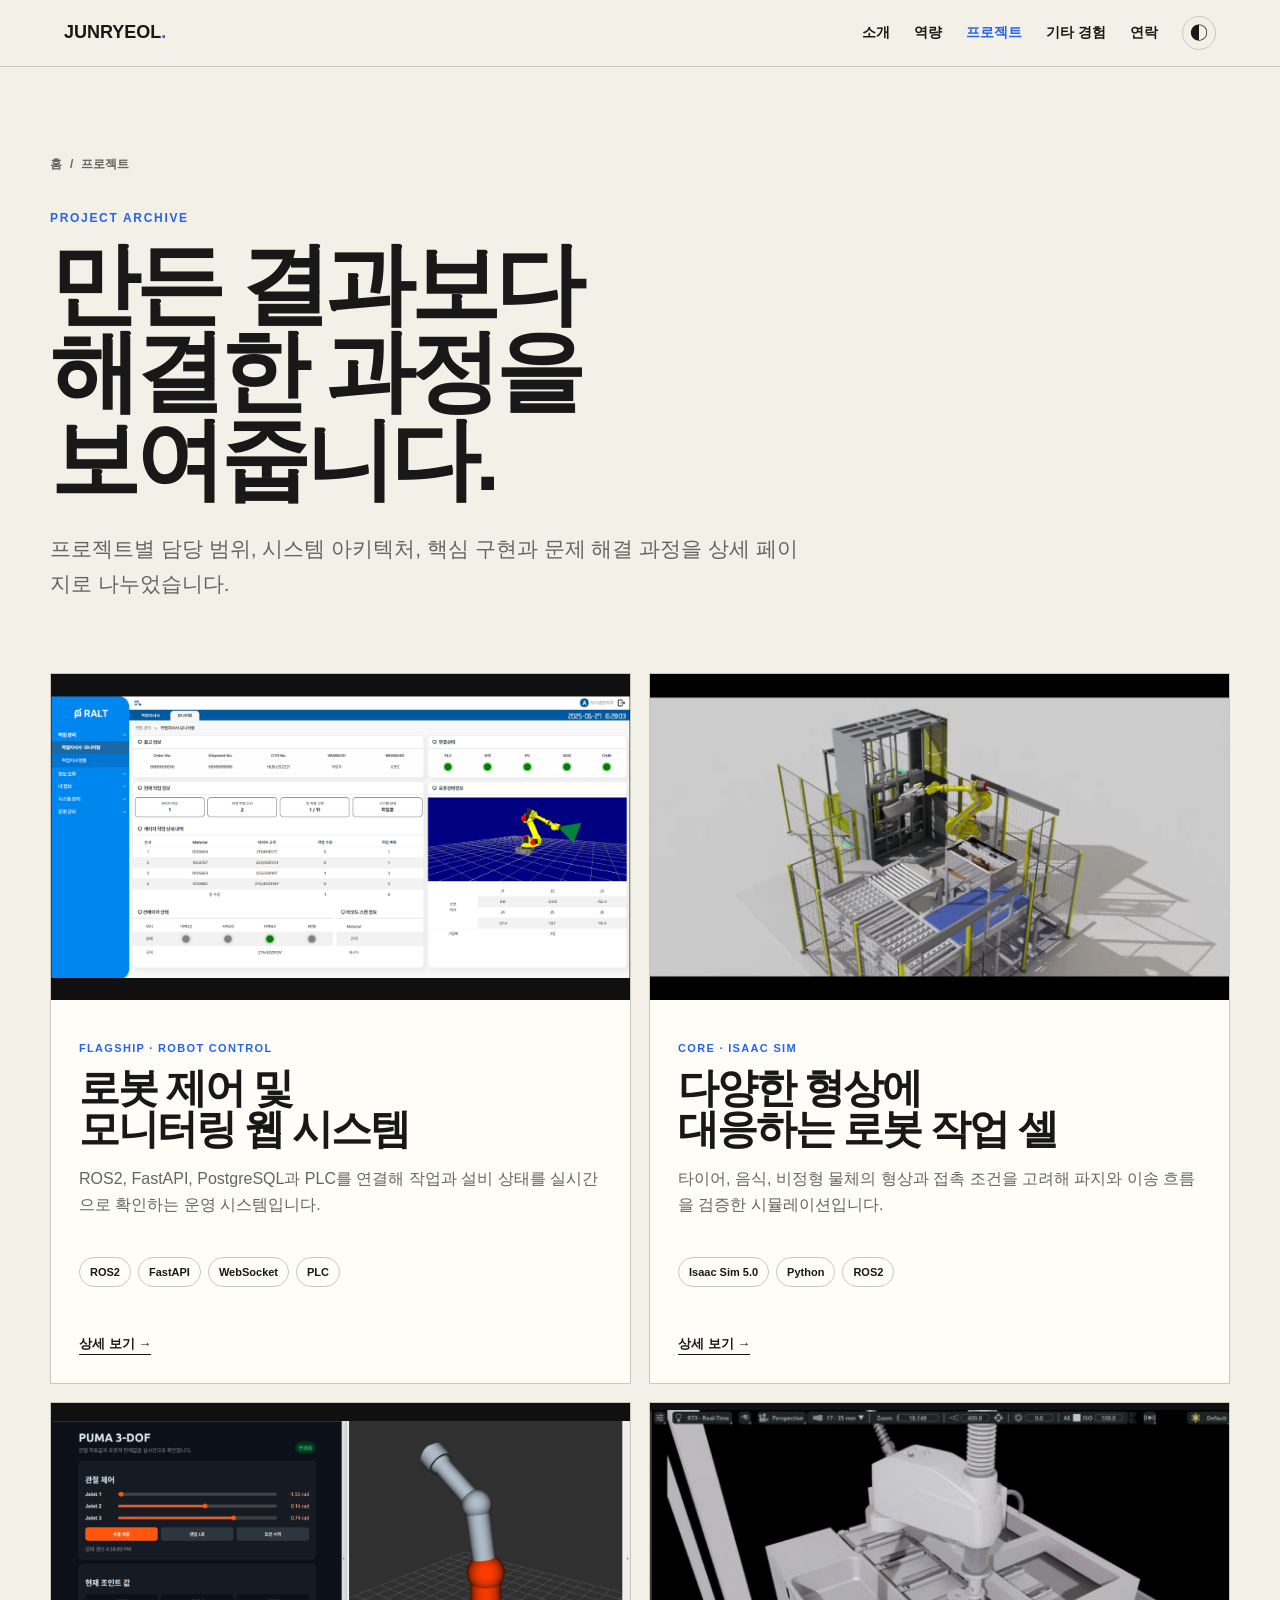
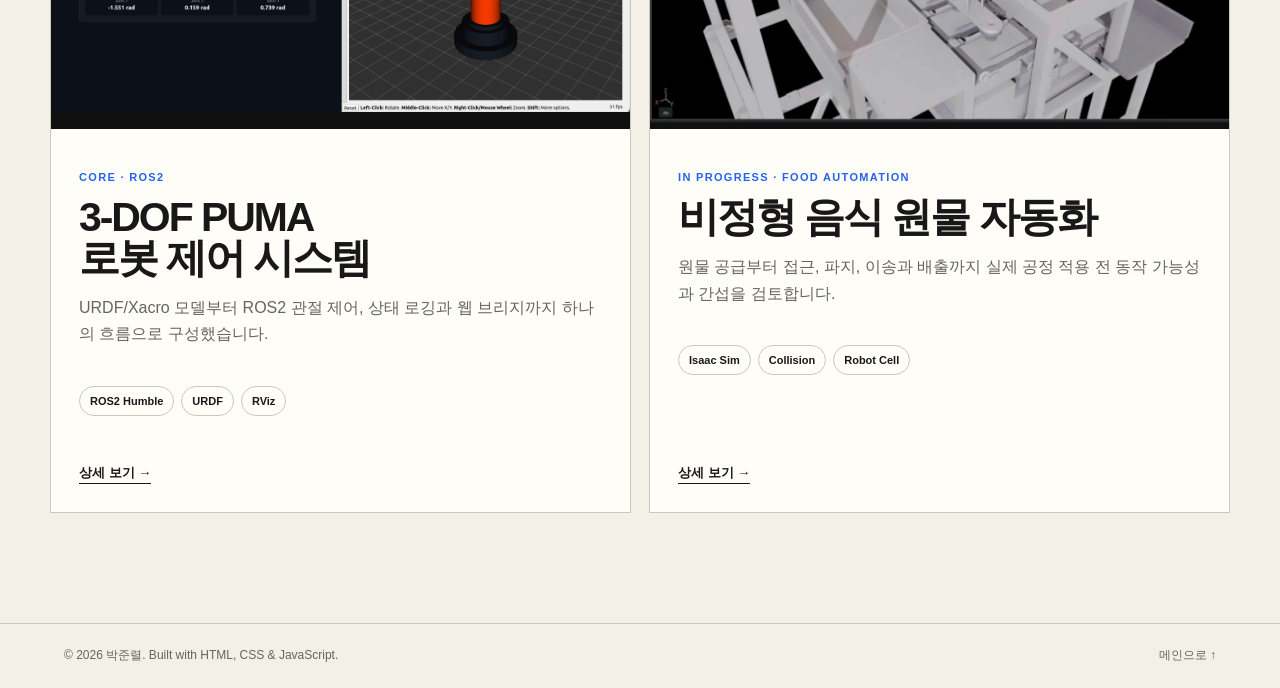
==== projects/index.html @ 7aad4c5f "Add detailed project portfolio pages" ====
<!doctype html>
<html lang="ko">
<head>
  <meta charset="utf-8">
  <meta name="viewport" content="width=device-width, initial-scale=1">
  <meta name="description" content="박준렬의 로봇 제어, 시뮬레이션, 시스템 통합 프로젝트를 소개합니다.">
  <title>프로젝트 | 박준렬 포트폴리오</title>
  <link rel="stylesheet" href="/css/style.css">
  <link rel="stylesheet" href="/css/project.css">
</head>
<body>
  <header class="site-header">
    <a class="logo" href="/" aria-label="홈으로 이동">JUNRYEOL<span>.</span></a>
    <button class="menu-button" type="button" aria-expanded="false" aria-controls="siteNav">메뉴</button>
    <nav id="siteNav" class="site-nav" aria-label="주요 메뉴">
      <a href="/#about">소개</a><a href="/#skills">역량</a><a href="/projects/" aria-current="page">프로젝트</a><a href="/#other-work">기타 경험</a><a href="/#contact">연락</a>
      <button class="theme-button" type="button" aria-label="색상 테마 변경">◐</button>
    </nav>
  </header>
  <main>
    <section class="page-hero">
      <p class="breadcrumb"><a href="/">홈</a><span>/</span><span>프로젝트</span></p>
      <p class="eyebrow">Project archive</p>
      <h1>만든 결과보다<br>해결한 과정을 보여줍니다.</h1>
      <p class="page-lead">프로젝트별 담당 범위, 시스템 아키텍처, 핵심 구현과 문제 해결 과정을 상세 페이지로 나누었습니다.</p>
    </section>
    <section class="project-index-grid" aria-label="프로젝트 목록">
      <article class="project-index-card">
        <img src="/img/r-project.png" alt="로봇과 PLC 상태를 표시하는 실시간 운영 대시보드" loading="lazy">
        <div class="project-index-copy">
          <p class="project-type">Flagship · Robot control</p>
          <h2>로봇 제어 및 모니터링 웹 시스템</h2>
          <p>ROS2, FastAPI, PostgreSQL과 PLC를 연결해 작업과 설비 상태를 실시간으로 확인하는 운영 시스템입니다.</p>
          <ul class="tags"><li>ROS2</li><li>FastAPI</li><li>WebSocket</li><li>PLC</li></ul>
          <a class="project-index-link" href="/projects/robot-dashboard/">상세 보기 →</a>
        </div>
      </article>
      <article class="project-index-card">
        <img src="/img/video/isaac-sim-workcell-poster.png" alt="Isaac Sim 산업용 로봇 작업 셀" loading="lazy">
        <div class="project-index-copy">
          <p class="project-type">Core · Isaac Sim</p>
          <h2>다양한 형상에 대응하는 로봇 작업 셀</h2>
          <p>타이어, 음식, 비정형 물체의 형상과 접촉 조건을 고려해 파지와 이송 흐름을 검증한 시뮬레이션입니다.</p>
          <ul class="tags"><li>Isaac Sim 5.0</li><li>Python</li><li>ROS2</li></ul>
          <a class="project-index-link" href="/projects/isaac-workcell/">상세 보기 →</a>
        </div>
      </article>
      <article class="project-index-card">
        <img src="/img/puma_img.png" alt="PUMA 3-DOF 웹 제어 시스템" loading="lazy">
        <div class="project-index-copy">
          <p class="project-type">Core · ROS2</p>
          <h2>3-DOF PUMA 로봇 제어 시스템</h2>
          <p>URDF/Xacro 모델부터 ROS2 관절 제어, 상태 로깅과 웹 브리지까지 하나의 흐름으로 구성했습니다.</p>
          <ul class="tags"><li>ROS2 Humble</li><li>URDF</li><li>RViz</li></ul>
          <a class="project-index-link" href="/projects/puma-robot/">상세 보기 →</a>
        </div>
      </article>
      <article class="project-index-card">
        <img src="/img/video/food-robot-poster.png" alt="Isaac Sim 비정형 음식 원물 자동화 작업 셀" loading="lazy">
        <div class="project-index-copy">
          <p class="project-type">In progress · Food automation</p>
          <h2>비정형 음식 원물 자동화</h2>
          <p>원물 공급부터 접근, 파지, 이송과 배출까지 실제 공정 적용 전 동작 가능성과 간섭을 검토합니다.</p>
          <ul class="tags"><li>Isaac Sim</li><li>Collision</li><li>Robot Cell</li></ul>
          <a class="project-index-link" href="/projects/food-automation/">상세 보기 →</a>
        </div>
      </article>
    </section>
  </main>
  <footer class="site-footer"><p>© 2026 박준렬. Built with HTML, CSS &amp; JavaScript.</p><a href="/">메인으로 ↑</a></footer>
  <script src="/js/main.js"></script>
</body>
</html>
---- css/style.css ----
:root{--bg:#f3f0e8;--panel:#fffdf8;--text:#181818;--muted:#66645f;--line:#cbc7bd;--accent:#2563eb;--lime:#d9ff43;--purple:#7558ff;--header:rgba(243,240,232,.9)}
*{box-sizing:border-box}html{scroll-behavior:smooth}body{margin:0;background:var(--bg);color:var(--text);font-family:Arial,"Noto Sans KR",sans-serif;line-height:1.65;transition:background .2s,color .2s}body.dark{--bg:#151515;--panel:#202020;--text:#f4f1e9;--muted:#aaa69e;--line:#3b3b38;--accent:#7aa2ff;--header:rgba(21,21,21,.9);--lime:#bde52f}a{color:inherit;text-decoration:none}button{color:inherit}code{font-size:.9em}.site-header{position:sticky;top:0;z-index:20;display:flex;align-items:center;justify-content:space-between;padding:16px clamp(20px,5vw,72px);background:var(--header);border-bottom:1px solid var(--line);backdrop-filter:blur(12px)}.logo{font-size:18px;font-weight:900}.logo span,.eyebrow{color:var(--accent)}.site-nav{display:flex;align-items:center;gap:24px;font-size:14px;font-weight:800}.site-nav a:hover{color:var(--accent)}.theme-button,.menu-button{border:1px solid var(--line);background:transparent;border-radius:50%;cursor:pointer}.theme-button{width:34px;height:34px;font-size:18px}.menu-button{display:none;padding:7px 12px;border-radius:99px;font-weight:800}main{width:min(1180px,calc(100% - 40px));margin:auto}.hero{position:relative;display:grid;grid-template-columns:1.35fr .65fr;align-items:center;gap:clamp(32px,7vw,100px);min-height:calc(100vh - 68px);padding:72px 0 90px}.eyebrow{margin:0 0 12px;font-size:12px;font-weight:900;letter-spacing:.14em;text-transform:uppercase}.hero h1{margin:0 0 28px;font-size:clamp(46px,5.6vw,74px);line-height:.98;letter-spacing:-.055em}.hero h1 span{color:var(--accent)}.hero-text{max-width:650px;margin:0;color:var(--muted);font-size:18px}.hero-actions{display:flex;flex-wrap:wrap;gap:12px;margin-top:30px}.button{display:inline-flex;align-items:center;justify-content:center;min-height:48px;padding:0 20px;border:1px solid var(--text);border-radius:99px;font-weight:900;transition:transform .15s,box-shadow .15s}.button:hover{transform:translate(-3px,-3px);box-shadow:4px 4px 0 var(--text)}.primary{background:var(--text);color:var(--bg)}.secondary{background:var(--lime);color:#181818}.hero-visual{transform:rotate(3deg)}.portrait-placeholder{display:grid;place-items:center;aspect-ratio:4/5;background:var(--purple);border:2px solid var(--text);box-shadow:14px 14px 0 var(--lime)}.portrait-placeholder span{color:#fff;font-size:clamp(42px,6vw,74px);font-weight:900;line-height:.84;letter-spacing:-.07em}.hero-visual p{margin:26px 0 0;text-align:center;color:var(--muted);font-size:12px}.scroll-hint{position:absolute;bottom:24px;left:0;font-size:11px;font-weight:900;letter-spacing:.14em}.section{padding:100px 0;border-top:1px solid var(--line);scroll-margin-top:68px}.section-heading{display:flex;gap:24px;align-items:flex-start;margin-bottom:54px}.section-number{margin:1px 0 0;font:900 12px/1 Arial;color:var(--muted)}h1,h2,h3{word-break:keep-all;overflow-wrap:break-word;text-wrap:balance}h2{margin:0;font-size:clamp(38px,5vw,68px);line-height:1;letter-spacing:-.05em}h3{margin:0}.about-grid{display:grid;grid-template-columns:1fr 1fr;gap:clamp(40px,8vw,120px)}.lead-text{margin:0;font-size:clamp(26px,3.5vw,44px);font-weight:800;line-height:1.25;letter-spacing:-.035em}.about-copy>p{margin:0 0 18px;color:var(--muted)}.quick-info{margin:38px 0 0}.quick-info div{display:grid;grid-template-columns:100px 1fr;padding:12px 0;border-top:1px solid var(--line)}.quick-info dt{color:var(--muted);font-size:12px;font-weight:900;text-transform:uppercase}.quick-info dd{margin:0;font-weight:800}.status-dot{display:inline-block;width:8px;height:8px;margin-right:7px;border-radius:50%;background:#25bd65;box-shadow:0 0 0 4px rgba(37,189,101,.15)}.skill-grid{display:grid;grid-template-columns:repeat(3,1fr);gap:14px}.skill-card{min-height:360px;padding:28px;background:var(--panel);border:1px solid var(--line);display:flex;flex-direction:column}.skill-card.featured{background:var(--lime);color:#181818;transform:translateY(-14px)}.skill-card>span{font-size:12px;font-weight:900}.skill-card h3{margin:60px 0 18px;font-size:30px}.skill-card p{color:var(--muted)}.featured p{color:#454a2b}.skill-card ul{padding:0;margin:auto 0 0;list-style:none;font-weight:800}.skill-card li{padding:7px 0;border-top:1px solid var(--line)}.project-list{display:grid;gap:86px}.project-card{display:grid;grid-template-columns:1fr 1fr;gap:clamp(32px,6vw,80px);align-items:center}.project-card.reverse .project-visual{order:2}.project-visual{display:grid;place-items:center;aspect-ratio:16/9;border:1px solid var(--text);overflow:hidden}.project-visual span{font-size:clamp(72px,12vw,160px);font-weight:900;letter-spacing:-.08em}.project-one{background:#5b7cfa}.project-two{background:#765cff;color:white}.project-three{background:var(--lime);color:#181818}.project-type{color:var(--accent);font-size:11px;font-weight:900;text-transform:uppercase;letter-spacing:.12em}.project-copy h3{font-size:clamp(28px,3.4vw,44px);line-height:1.1;letter-spacing:-.04em}.project-copy>p:not(.project-type){color:var(--muted)}.tags{display:flex;flex-wrap:wrap;gap:7px;padding:0;margin:22px 0;list-style:none}.tags li{padding:5px 10px;border:1px solid var(--line);border-radius:99px;font-size:11px;font-weight:800}.project-links{display:flex;gap:20px;font-size:13px;font-weight:900}.project-links a{border-bottom:1px solid}.process-list{display:grid;grid-template-columns:repeat(4,1fr);padding:0;margin:0;list-style:none;border-top:1px solid var(--line)}.process-list li{min-height:220px;padding:22px;border-right:1px solid var(--line);display:flex;flex-direction:column;justify-content:space-between}.process-list li:first-child{border-left:1px solid var(--line)}.process-list span{color:var(--accent);font-size:12px;font-weight:900}.process-list h3{font-size:22px}.process-list p{margin:8px 0 0;color:var(--muted);font-size:14px}.contact-section{padding:130px 0;text-align:center;border-top:1px solid var(--line)}.contact-section h2{font-size:clamp(43px,7vw,92px)}.contact-mail{display:inline-block;margin:42px 0 32px;padding-bottom:3px;border-bottom:2px solid;font-size:clamp(18px,2.4vw,28px);font-weight:900}.social-links{display:flex;justify-content:center;gap:24px;font-size:13px;font-weight:800}.site-footer{display:flex;justify-content:space-between;gap:20px;padding:22px clamp(20px,5vw,72px);border-top:1px solid var(--line);color:var(--muted);font-size:12px}.site-footer p{margin:0}
@media(max-width:800px){.menu-button{display:block}.site-nav{display:none;position:absolute;top:100%;left:0;right:0;padding:22px;background:var(--panel);border-bottom:1px solid var(--line);flex-direction:column;align-items:flex-start}.site-nav.open{display:flex}.hero{grid-template-columns:1fr;padding-top:50px}.hero h1{font-size:clamp(34px,10vw,54px)}.hero-visual{width:min(80%,380px);margin:auto}.scroll-hint{display:none}.about-grid,.project-card{grid-template-columns:1fr}.skill-grid{grid-template-columns:1fr}.skill-card.featured{transform:none}.project-card.reverse .project-visual{order:0}.process-list{grid-template-columns:1fr 1fr}.process-list li:nth-child(3){border-left:1px solid var(--line)}.section{padding:72px 0}}
@media(max-width:480px){main{width:min(100% - 28px,1180px)}.hero{min-height:auto}.hero-actions{flex-direction:column}.button{width:100%}.section-heading{gap:14px}.process-list{grid-template-columns:1fr}.process-list li,.process-list li:nth-child(3){border-left:1px solid var(--line)}.site-footer{flex-direction:column}.contact-section{padding:90px 0}.social-links{flex-wrap:wrap}}
@media(prefers-reduced-motion:reduce){html{scroll-behavior:auto}*,*::before,*::after{transition:none!important}}

.site-nav a[aria-current="page"]{color:var(--accent)}

/* Portfolio profile and additional project variations */
.profile-photo{overflow:hidden;margin:0;background:var(--panel);border:2px solid var(--text);box-shadow:14px 14px 0 var(--lime)}
.profile-photo img{display:block;width:100%;aspect-ratio:4/5;object-fit:cover;object-position:center top}
.profile-photo figcaption{padding:13px 16px;color:var(--muted);font-size:12px;font-weight:800;text-align:center}
.project-four{background:#2f9d78;color:#fff}
.project-five{background:#ffd15c;color:#181818}

/* Interactive capability cards */
.skill-card{position:relative;transition:background-color .25s ease,color .25s ease,transform .25s ease,box-shadow .25s ease}
.skill-card:is(:hover,:focus-visible){z-index:2;background:var(--lime);color:#181818;transform:translateY(-12px) scale(1.025);box-shadow:0 18px 36px rgba(24,24,24,.14);outline:none}
.skill-card:is(:hover,:focus-visible) p{color:#454a2b}
.skill-card:focus-visible{box-shadow:0 0 0 3px var(--accent),0 18px 36px rgba(24,24,24,.14)}

/* Project prioritization and supporting work */
.section-intro{max-width:720px;margin:-26px 0 54px;color:var(--muted);font-size:17px;word-break:keep-all;overflow-wrap:break-word;text-wrap:pretty}
.quick-info{display:grid;grid-template-columns:100px 1fr}
.quick-info dt,.quick-info dd{padding:12px 0;border-top:1px solid var(--line)}
.project-visual img,.project-visual video{display:block;width:100%;height:100%;object-fit:cover}
.project-card.reverse .project-media{order:2}
.project-media{margin:0;overflow:hidden;background:#101010;border:1px solid var(--text)}
.project-media img,.project-media video{display:block;width:100%;aspect-ratio:16/9;background:#101010;object-fit:contain}
.project-media figcaption{display:flex;align-items:center;justify-content:space-between;gap:16px;padding:12px 16px;background:var(--panel);color:var(--muted);font-size:12px;font-weight:800}
.project-media figcaption span{color:var(--accent);font-size:11px;letter-spacing:.12em}
.scenario-list{display:grid;margin:24px 0;border-top:1px solid var(--line)}
.scenario-list div{display:grid;grid-template-columns:88px 1fr;gap:14px;padding:11px 0;border-bottom:1px solid var(--line)}
.scenario-list strong{color:var(--accent);font-size:12px;letter-spacing:.08em;text-transform:uppercase}
.scenario-list span{color:var(--muted);font-size:13px}
.subproject-card{display:grid;grid-template-columns:1fr 1fr;overflow:hidden;background:var(--panel);border:1px solid var(--line)}
.subproject-media{display:flex;margin:0;background:#101010;flex-direction:column;justify-content:center}
.subproject-media img,.subproject-media video{display:block;width:100%;aspect-ratio:16/9;background:#101010;object-fit:contain}
.subproject-media figcaption{display:flex;align-items:center;justify-content:space-between;gap:16px;padding:12px 16px;background:var(--lime);color:#181818;font-size:12px;font-weight:800}
.subproject-media figcaption span{font-size:10px;letter-spacing:.12em}
.subproject-index{display:flex;min-height:390px;padding:30px;background:var(--lime);color:#181818;flex-direction:column;justify-content:space-between}
.subproject-index span{font-size:12px;font-weight:900;letter-spacing:.16em}
.subproject-index strong{font-size:clamp(90px,13vw,180px);line-height:.78;letter-spacing:-.1em}
.subproject-copy{padding:clamp(28px,5vw,64px)}
.subproject-copy h3{font-size:clamp(28px,3.4vw,44px);line-height:1.1;letter-spacing:-.04em}
.subproject-copy>p:not(.project-type){color:var(--muted)}
.supporting-grid{display:grid;grid-template-columns:repeat(3,1fr);gap:14px}
.supporting-card{display:flex;min-height:280px;padding:26px;background:var(--panel);border:1px solid var(--line);flex-direction:column}
.supporting-card>span{color:var(--accent);font-size:12px;font-weight:900}
.supporting-type{margin:40px 0 8px;color:var(--accent);font-size:11px;font-weight:900;letter-spacing:.1em;text-transform:uppercase}
.supporting-card h3{font-size:24px;line-height:1.2;letter-spacing:-.03em}
.supporting-card>p:not(.supporting-type){margin:14px 0 0;color:var(--muted);font-size:14px}
.supporting-link{align-self:flex-start;margin-top:auto;padding-top:22px;border-bottom:1px solid;font-size:12px;font-weight:900}
.supporting-links{display:flex;flex-wrap:wrap;gap:14px;margin-top:auto;padding-top:22px;font-size:12px;font-weight:900}
.supporting-links a{border-bottom:1px solid}

@media(max-width:800px){.section-intro{margin-top:-24px}.project-card.reverse .project-media{order:0}.subproject-card{grid-template-columns:1fr}.subproject-index{min-height:210px}.supporting-grid{grid-template-columns:1fr 1fr}}
@media(max-width:480px){.section-intro{margin-bottom:38px;font-size:15px}.scenario-list div{grid-template-columns:1fr;gap:2px}.subproject-media figcaption{align-items:flex-start;flex-direction:column;gap:2px}.subproject-index{min-height:180px;padding:24px}.subproject-copy{padding:26px 22px}.supporting-grid{grid-template-columns:1fr}.supporting-card{min-height:240px}}
---- css/project.css ----
.page-hero {
  padding: 88px 0 72px;
}

.breadcrumb {
  display: flex;
  flex-wrap: wrap;
  gap: 8px;
  margin: 0 0 34px;
  color: var(--muted);
  font-size: 12px;
  font-weight: 800;
}

.breadcrumb a:hover {
  color: var(--accent);
}

.page-hero h1,
.detail-hero h1 {
  max-width: 920px;
  margin: 0;
  font-size: clamp(46px, 7vw, 92px);
  line-height: .98;
  letter-spacing: -.055em;
}

.page-lead,
.detail-lead {
  max-width: 760px;
  margin: 28px 0 0;
  color: var(--muted);
  font-size: clamp(17px, 2vw, 21px);
}

.project-index-grid {
  display: grid;
  grid-template-columns: repeat(2, 1fr);
  gap: 18px;
  padding-bottom: 110px;
}

.project-index-card {
  display: flex;
  min-height: 460px;
  overflow: hidden;
  background: var(--panel);
  border: 1px solid var(--line);
  flex-direction: column;
  transition: transform .2s ease, box-shadow .2s ease;
}

.project-index-card:hover {
  transform: translateY(-6px);
  box-shadow: 0 18px 38px rgba(24, 24, 24, .12);
}

.project-index-card img,
.project-index-card video {
  display: block;
  width: 100%;
  aspect-ratio: 16 / 9;
  background: #101010;
  object-fit: contain;
}

.project-index-copy {
  display: flex;
  height: 100%;
  padding: 28px;
  flex-direction: column;
}

.project-index-copy h2 {
  font-size: clamp(28px, 3.2vw, 42px);
}

.project-index-copy > p:not(.project-type) {
  color: var(--muted);
}

.project-index-link {
  align-self: flex-start;
  margin-top: auto;
  padding-top: 24px;
  border-bottom: 1px solid;
  font-size: 13px;
  font-weight: 900;
}

.detail-hero {
  padding: 72px 0 56px;
}

.detail-hero-grid {
  display: grid;
  grid-template-columns: 1.05fr .95fr;
  gap: clamp(36px, 7vw, 90px);
  align-items: center;
}

.detail-media {
  margin: 0;
  overflow: hidden;
  background: #101010;
  border: 1px solid var(--text);
  box-shadow: 12px 12px 0 var(--lime);
}

.detail-media img,
.detail-media video {
  display: block;
  width: 100%;
  aspect-ratio: 16 / 9;
  background: #101010;
  object-fit: contain;
}

.detail-media figcaption {
  padding: 12px 16px;
  background: var(--panel);
  color: var(--muted);
  font-size: 12px;
  font-weight: 800;
}

.project-meta {
  display: grid;
  grid-template-columns: repeat(2, minmax(0, 1fr));
  margin: 32px 0 0;
  border-top: 1px solid var(--line);
}

.project-meta div {
  padding: 13px 0;
  border-bottom: 1px solid var(--line);
}

.project-meta div:nth-child(odd) {
  padding-right: 18px;
}

.project-meta dt {
  color: var(--muted);
  font-size: 10px;
  font-weight: 900;
  letter-spacing: .1em;
  text-transform: uppercase;
}

.project-meta dd {
  margin: 4px 0 0;
  font-size: 13px;
  font-weight: 800;
}

.project-toc {
  position: sticky;
  top: 67px;
  z-index: 15;
  display: flex;
  gap: 8px;
  overflow-x: auto;
  padding: 12px 0;
  background: var(--header);
  border-top: 1px solid var(--line);
  border-bottom: 1px solid var(--line);
  backdrop-filter: blur(12px);
  scrollbar-width: thin;
}

.project-toc a {
  flex: 0 0 auto;
  padding: 7px 12px;
  border: 1px solid var(--line);
  border-radius: 99px;
  font-size: 11px;
  font-weight: 900;
}

.project-toc a:hover,
.project-toc a[aria-current="true"] {
  background: var(--text);
  color: var(--bg);
}

.detail-section {
  padding: 88px 0;
  border-bottom: 1px solid var(--line);
  scroll-margin-top: 126px;
}

.detail-section-heading {
  display: grid;
  grid-template-columns: 80px minmax(0, 1fr);
  gap: 16px;
  margin-bottom: 42px;
}

.detail-section-heading > span {
  padding-top: 8px;
  color: var(--accent);
  font-size: 12px;
  font-weight: 900;
}

.detail-section-heading h2 {
  font-size: clamp(36px, 5vw, 64px);
}

.detail-grid {
  display: grid;
  grid-template-columns: repeat(2, minmax(0, 1fr));
  gap: 16px;
}

.detail-card {
  padding: clamp(24px, 4vw, 40px);
  background: var(--panel);
  border: 1px solid var(--line);
}

.detail-card h3 {
  margin-bottom: 14px;
  font-size: clamp(22px, 2.7vw, 30px);
}

.detail-card p {
  margin: 0;
  color: var(--muted);
}

.detail-card ul,
.detail-list {
  margin: 16px 0 0;
  padding-left: 20px;
  color: var(--muted);
}

.detail-card li + li,
.detail-list li + li {
  margin-top: 8px;
}

.architecture-flow {
  display: grid;
  grid-template-columns: repeat(5, minmax(0, 1fr));
  gap: 28px;
  padding: 0;
  margin: 0;
  list-style: none;
}

.architecture-flow li {
  position: relative;
  display: grid;
  min-height: 150px;
  padding: 20px;
  place-content: center;
  background: var(--panel);
  border: 1px solid var(--line);
  text-align: center;
}

.architecture-flow li:not(:last-child)::after {
  position: absolute;
  top: 50%;
  right: -23px;
  color: var(--accent);
  content: "→";
  font-size: 18px;
  font-weight: 900;
  transform: translateY(-50%);
}

.architecture-flow strong {
  font-size: 15px;
}

.architecture-flow span {
  margin-top: 6px;
  color: var(--muted);
  font-size: 11px;
}

.architecture-note {
  margin: 20px 0 0;
  padding: 18px 20px;
  background: var(--lime);
  color: #181818;
  font-size: 13px;
  font-weight: 800;
}

.project-actions {
  display: flex;
  flex-wrap: wrap;
  gap: 12px;
  margin-top: 30px;
}

.detail-callout {
  padding: clamp(30px, 5vw, 58px);
  background: var(--text);
  color: var(--bg);
}

.detail-callout h3 {
  font-size: clamp(28px, 4vw, 48px);
}

.detail-callout p {
  max-width: 760px;
  color: var(--bg);
  opacity: .75;
}

.project-pagination {
  display: grid;
  grid-template-columns: repeat(2, minmax(0, 1fr));
  gap: 12px;
  padding: 44px 0 100px;
}

.project-pagination a {
  display: flex;
  min-height: 120px;
  padding: 22px;
  background: var(--panel);
  border: 1px solid var(--line);
  flex-direction: column;
  justify-content: space-between;
  font-weight: 900;
}

.project-pagination span {
  color: var(--muted);
  font-size: 11px;
}

@media (max-width: 900px) {
  .architecture-flow {
    grid-template-columns: 1fr;
    gap: 28px;
  }

  .architecture-flow li {
    min-height: 110px;
  }

  .architecture-flow li:not(:last-child)::after {
    top: auto;
    right: 50%;
    bottom: -25px;
    content: "↓";
    transform: translateX(50%);
  }
}

@media (max-width: 800px) {
  .project-index-grid,
  .detail-hero-grid,
  .detail-grid {
    grid-template-columns: 1fr;
  }

  .project-index-card {
    min-height: 0;
  }

  .detail-media {
    order: -1;
  }

  .project-toc {
    top: 67px;
  }
}

@media (max-width: 480px) {
  .page-hero,
  .detail-hero {
    padding-top: 48px;
  }

  .detail-section {
    padding: 68px 0;
  }

  .detail-section-heading {
    grid-template-columns: 1fr;
    gap: 4px;
  }

  .project-meta,
  .project-pagination {
    grid-template-columns: 1fr;
  }
}
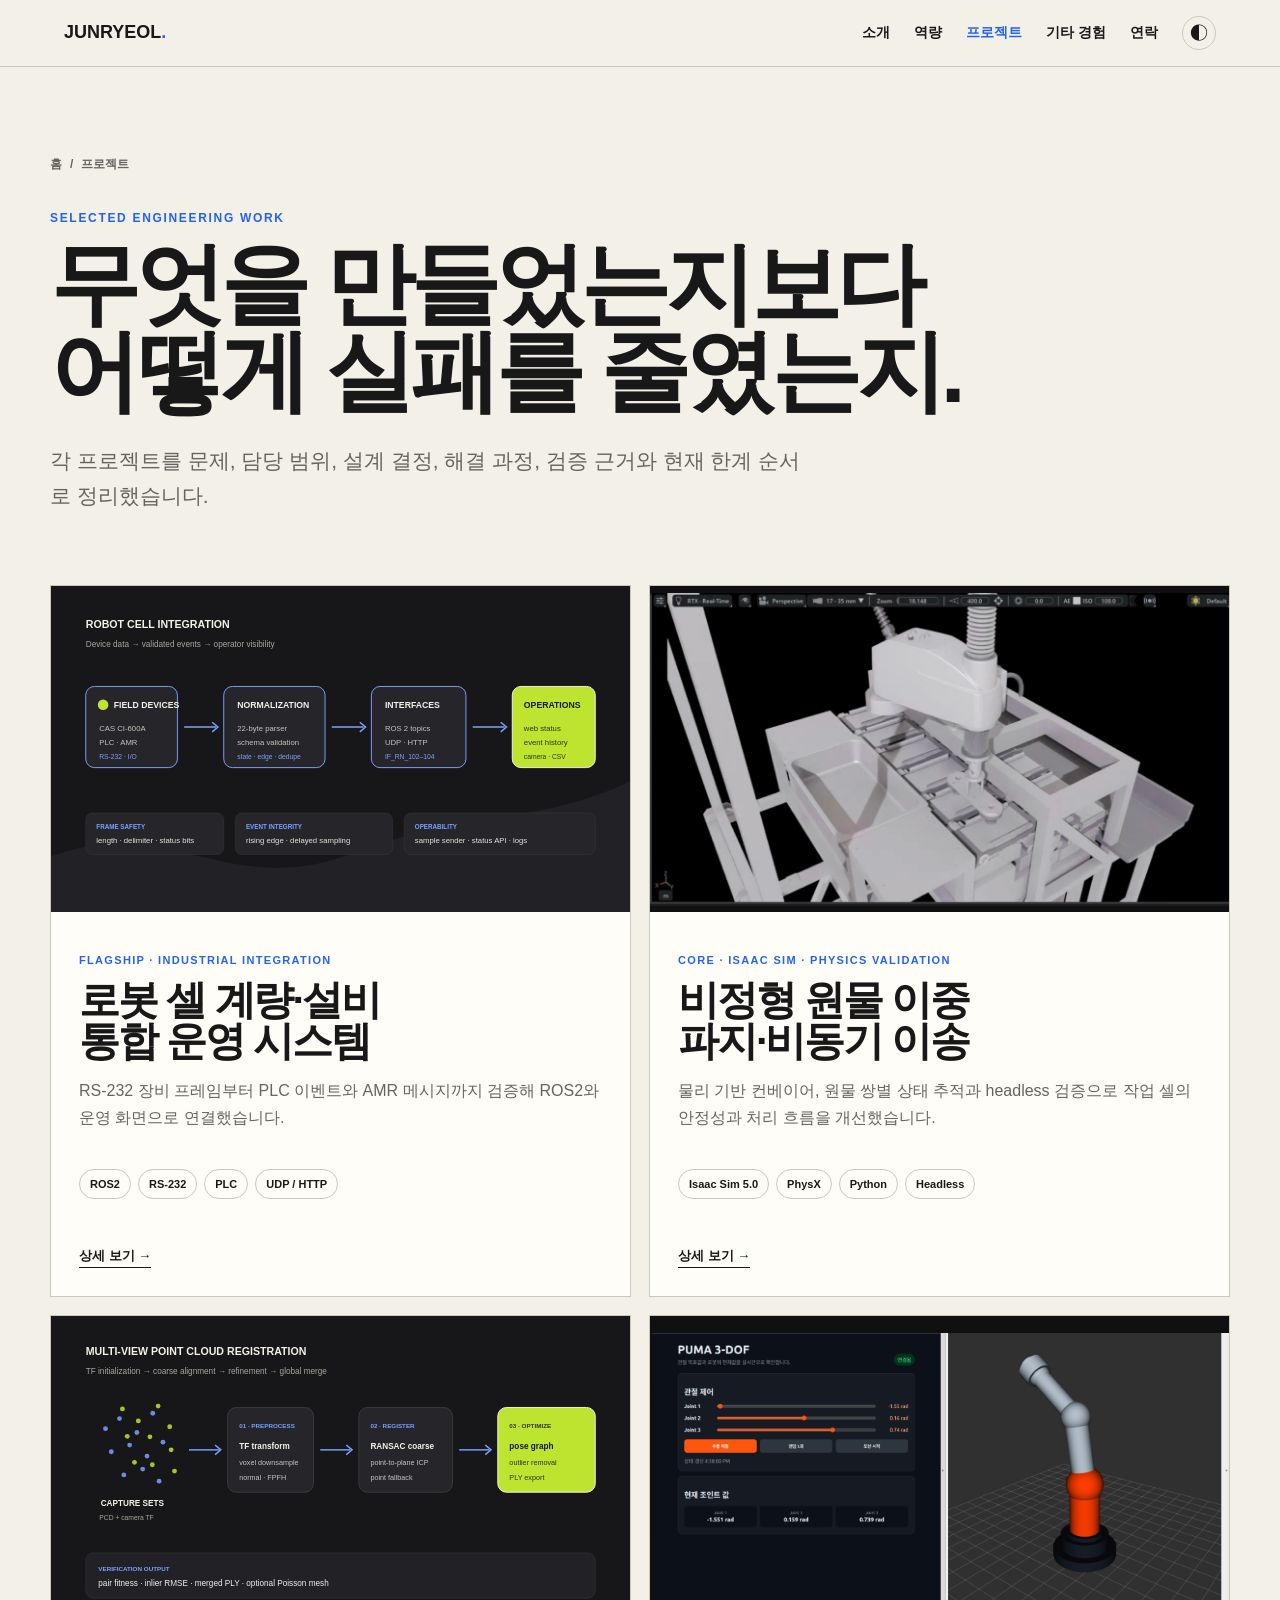
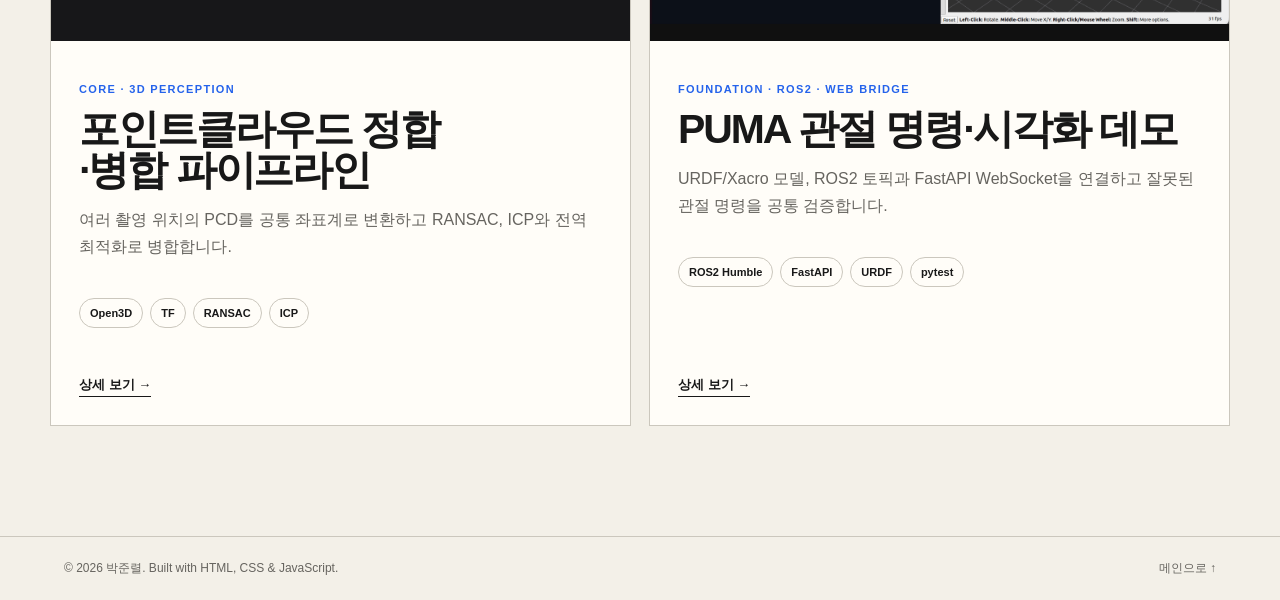
==== commit e54cb5f5: "Refocus portfolio on robotics engineering evidence" ====
--- a/projects/index.html
+++ b/projects/index.html
@@ -3,7 +3,7 @@
 <head>
   <meta charset="utf-8">
   <meta name="viewport" content="width=device-width, initial-scale=1">
-  <meta name="description" content="박준렬의 로봇 제어, 시뮬레이션, 시스템 통합 프로젝트를 소개합니다.">
+  <meta name="description" content="박준렬의 산업용 장비 통합, Isaac Sim 물리 검증과 3D 센서 처리 프로젝트를 소개합니다.">
   <title>프로젝트 | 박준렬 포트폴리오</title>
   <link rel="stylesheet" href="/css/style.css">
   <link rel="stylesheet" href="/css/project.css">
@@ -20,49 +20,49 @@
   <main>
     <section class="page-hero">
       <p class="breadcrumb"><a href="/">홈</a><span>/</span><span>프로젝트</span></p>
-      <p class="eyebrow">Project archive</p>
-      <h1>만든 결과보다<br>해결한 과정을 보여줍니다.</h1>
-      <p class="page-lead">프로젝트별 담당 범위, 시스템 아키텍처, 핵심 구현과 문제 해결 과정을 상세 페이지로 나누었습니다.</p>
+      <p class="eyebrow">Selected engineering work</p>
+      <h1>무엇을 만들었는지보다<br>어떻게 실패를 줄였는지.</h1>
+      <p class="page-lead">각 프로젝트를 문제, 담당 범위, 설계 결정, 해결 과정, 검증 근거와 현재 한계 순서로 정리했습니다.</p>
     </section>
     <section class="project-index-grid" aria-label="프로젝트 목록">
       <article class="project-index-card">
-        <img src="/img/r-project.png" alt="로봇과 PLC 상태를 표시하는 실시간 운영 대시보드" loading="lazy">
+        <img src="/img/integration-architecture.svg" alt="계량기, PLC와 AMR 데이터를 연결하는 운영 시스템 아키텍처" loading="lazy">
         <div class="project-index-copy">
-          <p class="project-type">Flagship · Robot control</p>
-          <h2>로봇 제어 및 모니터링 웹 시스템</h2>
-          <p>ROS2, FastAPI, PostgreSQL과 PLC를 연결해 작업과 설비 상태를 실시간으로 확인하는 운영 시스템입니다.</p>
-          <ul class="tags"><li>ROS2</li><li>FastAPI</li><li>WebSocket</li><li>PLC</li></ul>
+          <p class="project-type">Flagship · Industrial integration</p>
+          <h2>로봇 셀 계량·설비 통합 운영 시스템</h2>
+          <p>RS-232 장비 프레임부터 PLC 이벤트와 AMR 메시지까지 검증해 ROS2와 운영 화면으로 연결했습니다.</p>
+          <ul class="tags"><li>ROS2</li><li>RS-232</li><li>PLC</li><li>UDP / HTTP</li></ul>
           <a class="project-index-link" href="/projects/robot-dashboard/">상세 보기 →</a>
         </div>
       </article>
       <article class="project-index-card">
-        <img src="/img/video/isaac-sim-workcell-poster.png" alt="Isaac Sim 산업용 로봇 작업 셀" loading="lazy">
+        <img src="/img/video/food-robot-poster.png" alt="Isaac Sim 비정형 원물 이중 파지와 컨베이어 셀" loading="lazy">
         <div class="project-index-copy">
-          <p class="project-type">Core · Isaac Sim</p>
-          <h2>다양한 형상에 대응하는 로봇 작업 셀</h2>
-          <p>타이어, 음식, 비정형 물체의 형상과 접촉 조건을 고려해 파지와 이송 흐름을 검증한 시뮬레이션입니다.</p>
-          <ul class="tags"><li>Isaac Sim 5.0</li><li>Python</li><li>ROS2</li></ul>
+          <p class="project-type">Core · Isaac Sim · Physics validation</p>
+          <h2>비정형 원물 이중 파지·비동기 이송</h2>
+          <p>물리 기반 컨베이어, 원물 쌍별 상태 추적과 headless 검증으로 작업 셀의 안정성과 처리 흐름을 개선했습니다.</p>
+          <ul class="tags"><li>Isaac Sim 5.0</li><li>PhysX</li><li>Python</li><li>Headless</li></ul>
           <a class="project-index-link" href="/projects/isaac-workcell/">상세 보기 →</a>
         </div>
       </article>
       <article class="project-index-card">
-        <img src="/img/puma_img.png" alt="PUMA 3-DOF 웹 제어 시스템" loading="lazy">
+        <img src="/img/pointcloud-pipeline.svg" alt="RANSAC, ICP와 포즈 그래프 기반 포인트클라우드 정합 파이프라인" loading="lazy">
         <div class="project-index-copy">
-          <p class="project-type">Core · ROS2</p>
-          <h2>3-DOF PUMA 로봇 제어 시스템</h2>
-          <p>URDF/Xacro 모델부터 ROS2 관절 제어, 상태 로깅과 웹 브리지까지 하나의 흐름으로 구성했습니다.</p>
-          <ul class="tags"><li>ROS2 Humble</li><li>URDF</li><li>RViz</li></ul>
-          <a class="project-index-link" href="/projects/puma-robot/">상세 보기 →</a>
+          <p class="project-type">Core · 3D perception</p>
+          <h2>포인트클라우드 정합·병합 파이프라인</h2>
+          <p>여러 촬영 위치의 PCD를 공통 좌표계로 변환하고 RANSAC, ICP와 전역 최적화로 병합합니다.</p>
+          <ul class="tags"><li>Open3D</li><li>TF</li><li>RANSAC</li><li>ICP</li></ul>
+          <a class="project-index-link" href="/projects/pointcloud-registration/">상세 보기 →</a>
         </div>
       </article>
       <article class="project-index-card">
-        <img src="/img/video/food-robot-poster.png" alt="Isaac Sim 비정형 음식 원물 자동화 작업 셀" loading="lazy">
+        <img src="/img/puma_img.png" alt="PUMA 3-DOF 관절 명령과 RViz 시각화 화면" loading="lazy">
         <div class="project-index-copy">
-          <p class="project-type">In progress · Food automation</p>
-          <h2>비정형 음식 원물 자동화</h2>
-          <p>원물 공급부터 접근, 파지, 이송과 배출까지 실제 공정 적용 전 동작 가능성과 간섭을 검토합니다.</p>
-          <ul class="tags"><li>Isaac Sim</li><li>Collision</li><li>Robot Cell</li></ul>
-          <a class="project-index-link" href="/projects/food-automation/">상세 보기 →</a>
+          <p class="project-type">Foundation · ROS2 · Web bridge</p>
+          <h2>PUMA 관절 명령·시각화 데모</h2>
+          <p>URDF/Xacro 모델, ROS2 토픽과 FastAPI WebSocket을 연결하고 잘못된 관절 명령을 공통 검증합니다.</p>
+          <ul class="tags"><li>ROS2 Humble</li><li>FastAPI</li><li>URDF</li><li>pytest</li></ul>
+          <a class="project-index-link" href="/projects/puma-robot/">상세 보기 →</a>
         </div>
       </article>
     </section>
